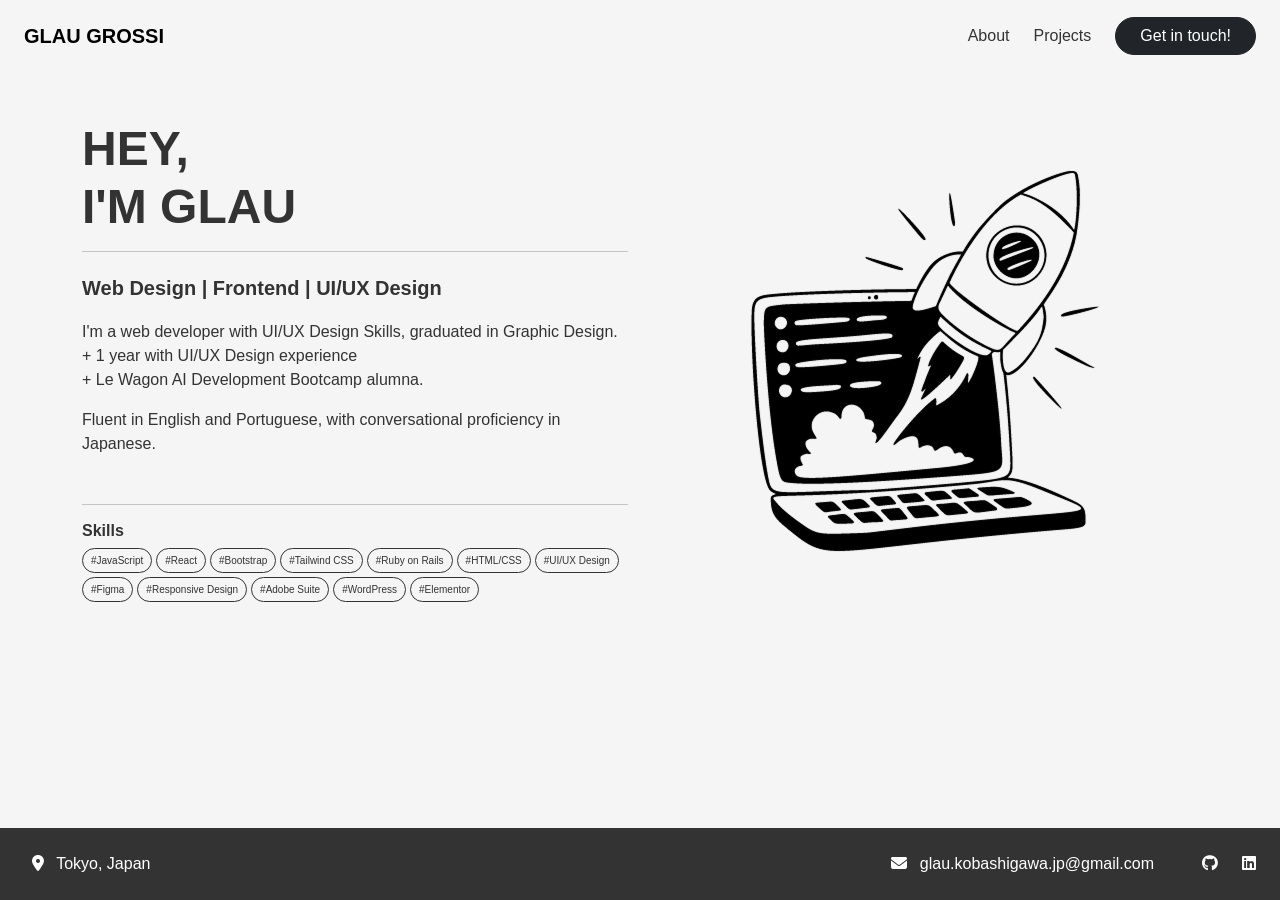
==== index.html @ 59faa8bd "profile update" ====
<!doctype html>
<html lang="en">
  <head>
    <meta charset="UTF-8" />
    <meta name="viewport" content="width=device-width, initial-scale=1.0" />
    <title>Glau Grossi</title>

    <link
      href="https://cdn.jsdelivr.net/npm/bootstrap@5.3.0/dist/css/bootstrap.min.css"
      rel="stylesheet"
    />

    <link
      rel="stylesheet"
      href="https://cdnjs.cloudflare.com/ajax/libs/font-awesome/6.5.0/css/all.min.css"
    />

    <link rel="stylesheet" href="style.css" />
  </head>

  <body>
    <nav class="navbar navbar-expand-lg px-4 py-3">
      <a class="navbar-brand fw-bold" href="index.html">GLAU GROSSI</a>

      <div class="ms-auto d-flex align-items-center gap-4">
        <a href="index.html" class="nav-link nav-hover">About</a>
        <a href="projects.html" class="nav-link nav-hover">Projects</a>
        <a
          href="mailto:glau.kobashigawa.jp@gmail.com"
          class="btn btn-dark rounded-pill px-4"
          >Get in touch!</a
        >
      </div>
    </nav>

    <div class="content">
      <section class="container py-5">
        <div class="row align-items-center">
          <div class="col-md-6">
            <h1 class="hero-title">HEY,<br />I'M GLAU</h1>
            <hr />
            <h5 class="mt-4 section-title">
              Web Design | Frontend | UI/UX Design
            </h5>

            <p class="mt-3">
              I'm a web developer with UI/UX Design Skills, graduated in Graphic
              Design. <br />+ 1 year with UI/UX Design experience <br />+ Le
              Wagon AI Development Bootcamp alumna.
            </p>
            <p class="mb-5">
              Fluent in English and Portuguese, with conversational proficiency
              in Japanese.
            </p>
            <hr />
            <h6 class="section-subtitle mb-2">Skills</h6>
            <div class="d-flex flex-wrap gap-1">
              <span class="tag">#JavaScript</span>
              <span class="tag">#React</span>
              <span class="tag">#Bootstrap</span>
              <span class="tag">#Tailwind CSS</span>
              <span class="tag">#Ruby on Rails</span>
              <span class="tag">#HTML/CSS</span>
              <span class="tag">#UI/UX Design</span>
              <span class="tag">#Figma</span>
              <span class="tag">#Responsive Design</span>
              <span class="tag">#Adobe Suite</span>
              <span class="tag">#WordPress</span>
              <span class="tag">#Elementor</span>
            </div>
          </div>

          <div class="col-md-6 text-center">
            <img src="images/rocket.png" class="img-hero" alt="rocket" />
          </div>
        </div>
      </section>
    </div>
    <footer class="footer py-4 px-4 d-flex justify-content-between">
      <span><i class="fa-solid fa-location-dot px-2"></i> Tokyo, Japan</span>

      <div class="d-flex gap-4">
        <a href="#" class="icon-link">
          <span class="px-4"
            ><i class="fa-solid fa-envelope px-2"></i>
            glau.kobashigawa.jp@gmail.com</span
          >
        </a>
        <a href="https://github.com/gkglau" class="icon-link" target="_blank">
          <span><i class="fa-brands fa-github"></i></span>
        </a>
        <a href="https://www.linkedin.com/in/glau-grossi/" class="icon-link">
          <span><i class="fa-brands fa-linkedin" target="_blank"></i></span>
        </a>
      </div>
    </footer>
  </body>
</html>
---- style.css ----
/* BASE */
body {
  background-color: #f5f5f5;
  font-family: "Arial", sans-serif;
  color: #333;
  display: flex;
  flex-direction: column;
  min-height: 100vh;
  margin: 0;
}
a {
  text-decoration: none;
  color: #333;
}
.nav-hover:hover {
  color: #e4b702;
  font-weight: 600;
}
.hero-title {
  font-size: 48px;
  font-weight: 900;
}

.info-bar {
  background: #333;
  color: white;
  padding: 10px 15px;
  font-size: 14px;
  width: 400px;
}

.section-title {
  font-weight: 700;
  margin-bottom: 20px;
}
.section-subtitle {
  font-weight: 600;
  margin-bottom: 20px;
}
.content {
  flex: 1;
}
.img-preview {
  width: 80%;
  border-radius: 8px;
}
.card {
  width: 420px;
  background: none;
}
.img-preview-card {
  width: 100%;
  border-radius: 8px;
}
.icon-link {
  text-decoration: none;
  color: white;
}
.tag {
  border: 1px solid #333;
  font-size: 10px;
  padding: 4px 8px;
  border-radius: 80px;
}
.tag:hover {
  background-color: #333;
  border: 1px solid black;
  color: white;
}
.footer {
  background-color: #333;
  color: white;
  padding: 20px;
}

@media (max-width: 1060px) {
  .img-hero {
    display: none;
  }
  .img-preview {
    display: none;
  }
}

@media (max-width: 760px) {
  .img-preview {
    display: none;
  }
}
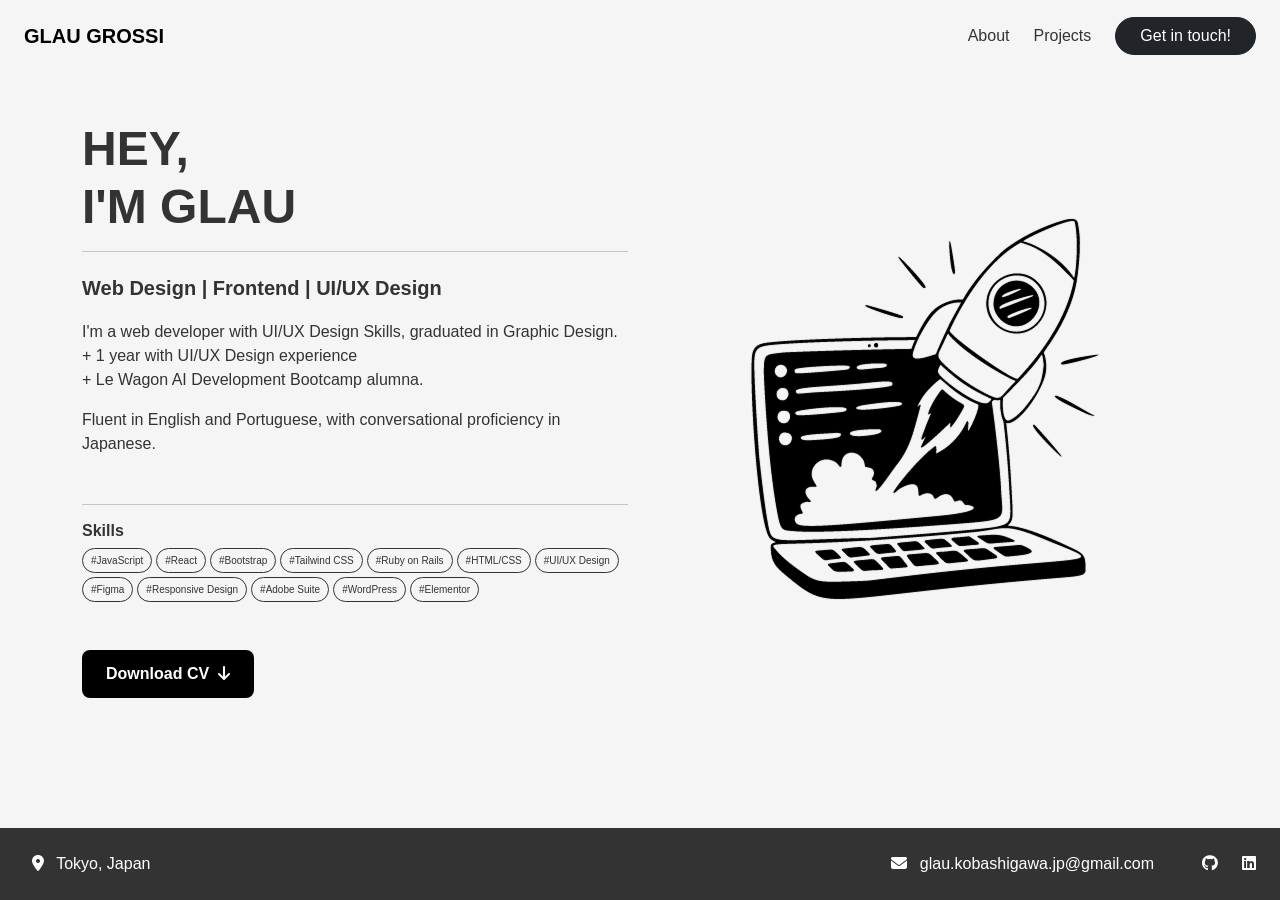
==== commit fae6e89f: "profile update" ====
--- a/index.html
+++ b/index.html
@@ -20,7 +20,9 @@
 
   <body>
     <nav class="navbar navbar-expand-lg px-4 py-3">
-      <a class="navbar-brand fw-bold" href="index.html">GLAU GROSSI</a>
+      <a class="d-none d-md-inline navbar-brand fw-bold" href="index.html"
+        >GLAU GROSSI</a
+      >
 
       <div class="ms-auto d-flex align-items-center gap-4">
         <a href="index.html" class="nav-link nav-hover">About</a>
@@ -36,7 +38,7 @@
     <div class="content">
       <section class="container py-5">
         <div class="row align-items-center">
-          <div class="col-md-6">
+          <div class="col-lg-6">
             <h1 class="hero-title">HEY,<br />I'M GLAU</h1>
             <hr />
             <h5 class="mt-4 section-title">
@@ -68,21 +70,37 @@
               <span class="tag">#WordPress</span>
               <span class="tag">#Elementor</span>
             </div>
+            <a
+              href="images/Glaucia_Grossi_Frontend-CV.pdf"
+              download
+              class="btn-cv mt-5"
+            >
+              Download CV
+              <i
+                class="fa-solid fa-arrow-down ms-1"
+                style="color: rgb(255, 255, 255)"
+              ></i>
+            </a>
           </div>
 
-          <div class="col-md-6 text-center">
-            <img src="images/rocket.png" class="img-hero" alt="rocket" />
+          <div class="col-md-6 text-center d-none d-lg-block">
+            <img src="images/rocket.png" alt="rocket" />
           </div>
         </div>
       </section>
     </div>
-    <footer class="footer py-4 px-4 d-flex justify-content-between">
-      <span><i class="fa-solid fa-location-dot px-2"></i> Tokyo, Japan</span>
-
+    <footer
+      class="footer py-4 px-4 d-flex justify-content-between align-items-center"
+    >
+      <span class="d-none d-md-inline"
+        ><i class="fa-solid fa-location-dot px-2"></i> Tokyo, Japan</span
+      >
       <div class="d-flex gap-4">
         <a href="#" class="icon-link">
-          <span class="px-4"
-            ><i class="fa-solid fa-envelope px-2"></i>
+          <span class="px-0 px-md-4"
+            ><i
+              class="fa-solid fa-envelope px-1 d-none d-md-inline px-md-2"
+            ></i>
             glau.kobashigawa.jp@gmail.com</span
           >
         </a>
--- a/style.css
+++ b/style.css
@@ -21,14 +21,6 @@
   font-weight: 900;
 }
 
-.info-bar {
-  background: #333;
-  color: white;
-  padding: 10px 15px;
-  font-size: 14px;
-  width: 400px;
-}
-
 .section-title {
   font-weight: 700;
   margin-bottom: 20px;
@@ -40,21 +32,18 @@
 .content {
   flex: 1;
 }
+.card {
+  width: 100%;
+  max-width: 420px;
+  background: none;
+}
 .img-preview {
   width: 80%;
   border-radius: 8px;
 }
-.card {
-  width: 420px;
-  background: none;
-}
 .img-preview-card {
   width: 100%;
   border-radius: 8px;
-}
-.icon-link {
-  text-decoration: none;
-  color: white;
 }
 .tag {
   border: 1px solid #333;
@@ -67,23 +56,35 @@
   border: 1px solid black;
   color: white;
 }
+.btn-cv {
+  display: inline-block;
+  padding: 12px 24px;
+  background-color: black;
+  color: white;
+  text-decoration: none;
+  border-radius: 8px;
+  font-weight: bold;
+  text-align: center;
+}
+
+.btn-cv:hover {
+  opacity: 0.8;
+}
 .footer {
   background-color: #333;
   color: white;
   padding: 20px;
 }
-
-@media (max-width: 1060px) {
-  .img-hero {
-    display: none;
+.icon-link {
+  text-decoration: none;
+  color: white;
+}
+@media (max-width: 767px) {
+  .img-preview {
+    width: 100%;
+    border-radius: 8px;
   }
-  .img-preview {
-    display: none;
+  .btn-cv {
+    width: 100%;
   }
 }
-
-@media (max-width: 760px) {
-  .img-preview {
-    display: none;
-  }
-}
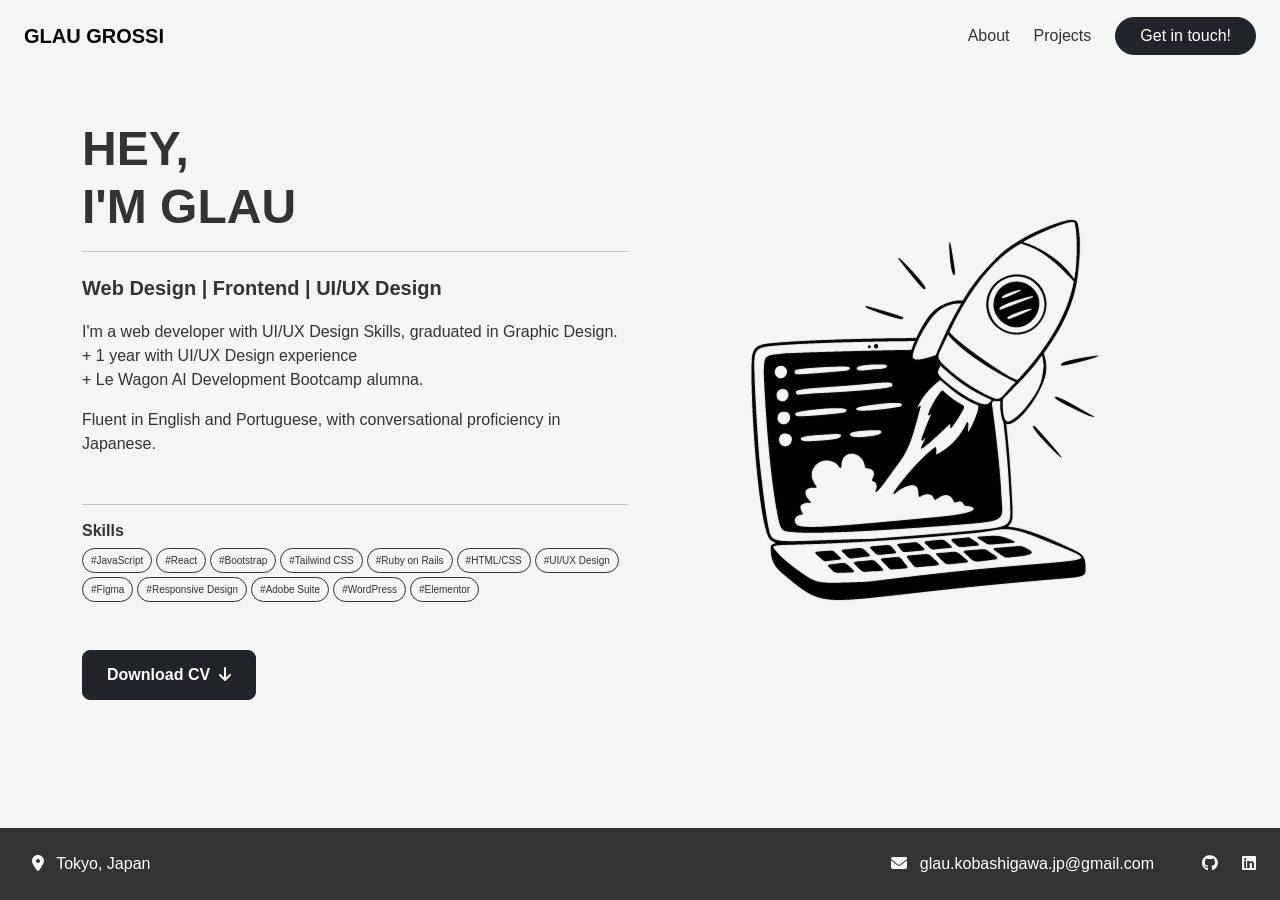
==== commit 2fb626bd: "profile update" ====
--- a/index.html
+++ b/index.html
@@ -73,7 +73,7 @@
             <a
               href="images/Glaucia_Grossi_Frontend-CV.pdf"
               download
-              class="btn-cv mt-5"
+              class="btn-cv btn btn-dark mt-5"
             >
               Download CV
               <i
--- a/style.css
+++ b/style.css
@@ -59,17 +59,11 @@
 .btn-cv {
   display: inline-block;
   padding: 12px 24px;
-  background-color: black;
-  color: white;
-  text-decoration: none;
   border-radius: 8px;
   font-weight: bold;
   text-align: center;
 }
 
-.btn-cv:hover {
-  opacity: 0.8;
-}
 .footer {
   background-color: #333;
   color: white;
